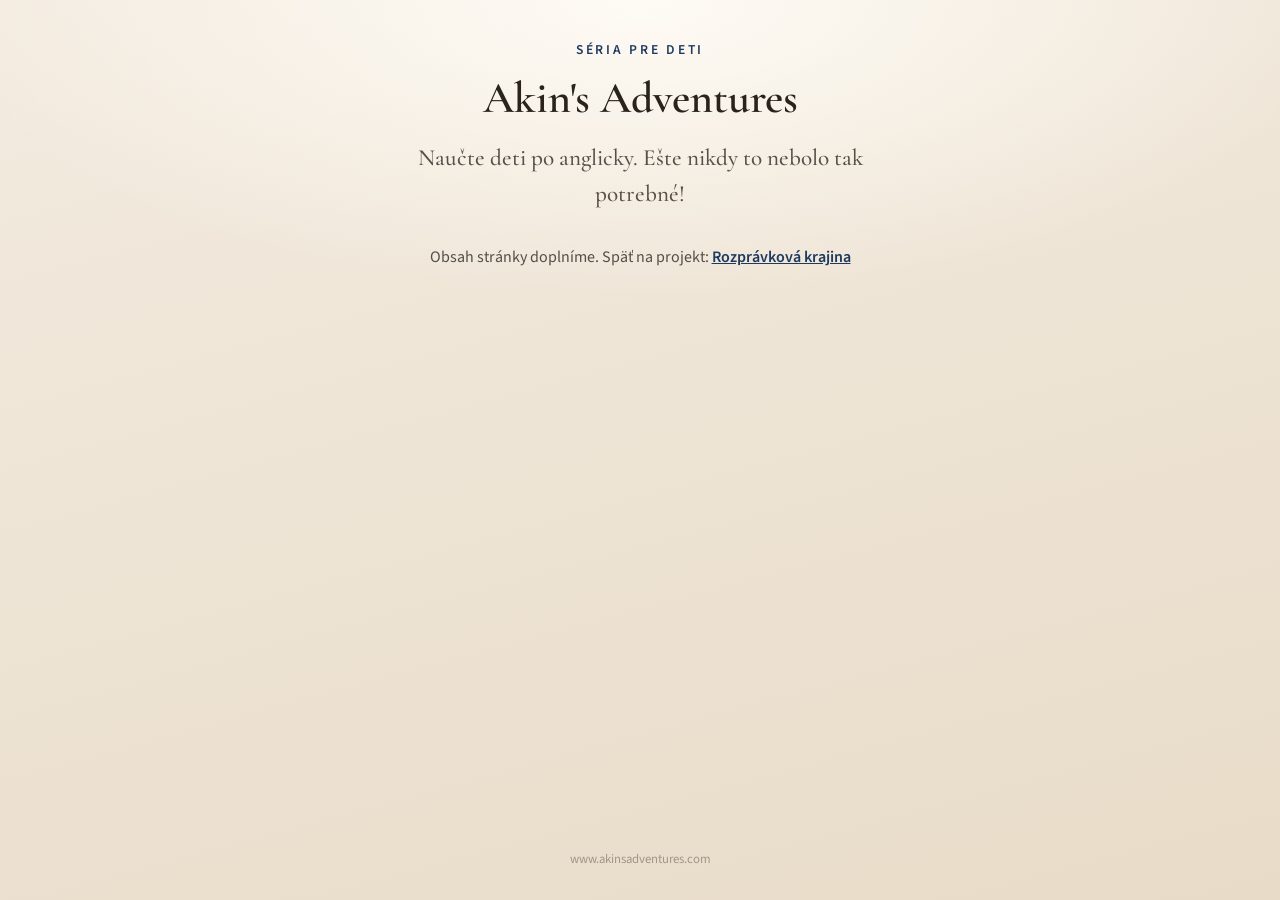
==== akins-adventures-site/index.html @ 55035801 "Odkaz na obalke Akin; sablona akins-adventures-site pre novy GitHub repo Made-with: Cursor" ====
<!DOCTYPE html>
<html lang="sk">
<head>
  <meta charset="utf-8">
  <meta name="viewport" content="width=device-width, initial-scale=1">
  <meta name="description" content="Akin's Adventures — kniha pre deti.">
  <title>Akin's Adventures</title>
  <link rel="preconnect" href="https://fonts.googleapis.com">
  <link rel="preconnect" href="https://fonts.gstatic.com" crossorigin>
  <link href="https://fonts.googleapis.com/css2?family=Cormorant+Garamond:ital,wght@0,500;0,600;1,500&family=Source+Sans+3:wght@400;500;600&display=swap" rel="stylesheet">
  <link rel="stylesheet" href="styles.css">
</head>
<body>
  <div class="page">
    <header class="site-header">
      <p class="eyebrow">Séria pre deti</p>
      <h1>Akin's Adventures</h1>
      <p class="lead">
        Naučte deti po anglicky. Ešte nikdy to nebolo tak potrebné!
      </p>
    </header>
    <main>
      <p class="note">
        Obsah stránky doplníme. Späť na projekt:
        <a href="https://www.rozpravkovakrajina.sk">Rozprávková krajina</a>
      </p>
    </main>
    <footer class="site-footer">www.akinsadventures.com</footer>
  </div>
</body>
</html>
---- akins-adventures-site/styles.css ----
:root {
  --bg: #f3ebe0;
  --bg-deep: #e8dcc8;
  --fg: #2a231c;
  --muted: rgba(42, 35, 28, 0.78);
  --accent: #1e3a5f;
}

* {
  box-sizing: border-box;
  margin: 0;
  padding: 0;
}

html,
body {
  min-height: 100%;
}

body {
  font-family: "Source Sans 3", system-ui, sans-serif;
  color: var(--fg);
  background: var(--bg);
  background-image:
    radial-gradient(ellipse 100% 60% at 50% 0%, rgba(255, 252, 246, 0.95), transparent 55%),
    linear-gradient(165deg, var(--bg) 0%, var(--bg-deep) 100%);
}

.page {
  min-height: 100vh;
  display: flex;
  flex-direction: column;
  max-width: 36rem;
  margin: 0 auto;
  padding: 2.5rem 1.5rem 2rem;
  text-align: center;
}

.site-header {
  margin-bottom: 2rem;
}

.eyebrow {
  font-size: 0.85rem;
  letter-spacing: 0.2em;
  text-transform: uppercase;
  color: var(--accent);
  font-weight: 600;
  margin-bottom: 0.75rem;
}

h1 {
  font-family: "Cormorant Garamond", Georgia, serif;
  font-size: clamp(2rem, 6vw, 2.75rem);
  font-weight: 600;
  margin-bottom: 1rem;
}

.lead {
  font-family: "Cormorant Garamond", Georgia, serif;
  font-size: clamp(1.2rem, 3.5vw, 1.45rem);
  font-weight: 500;
  line-height: 1.55;
  color: var(--muted);
}

main {
  flex: 1 0 auto;
}

.note {
  font-size: 1rem;
  line-height: 1.6;
  color: var(--muted);
}

.note a {
  color: var(--accent);
  font-weight: 600;
}

.site-footer {
  margin-top: 2.5rem;
  font-size: 0.8rem;
  color: rgba(42, 35, 28, 0.38);
}
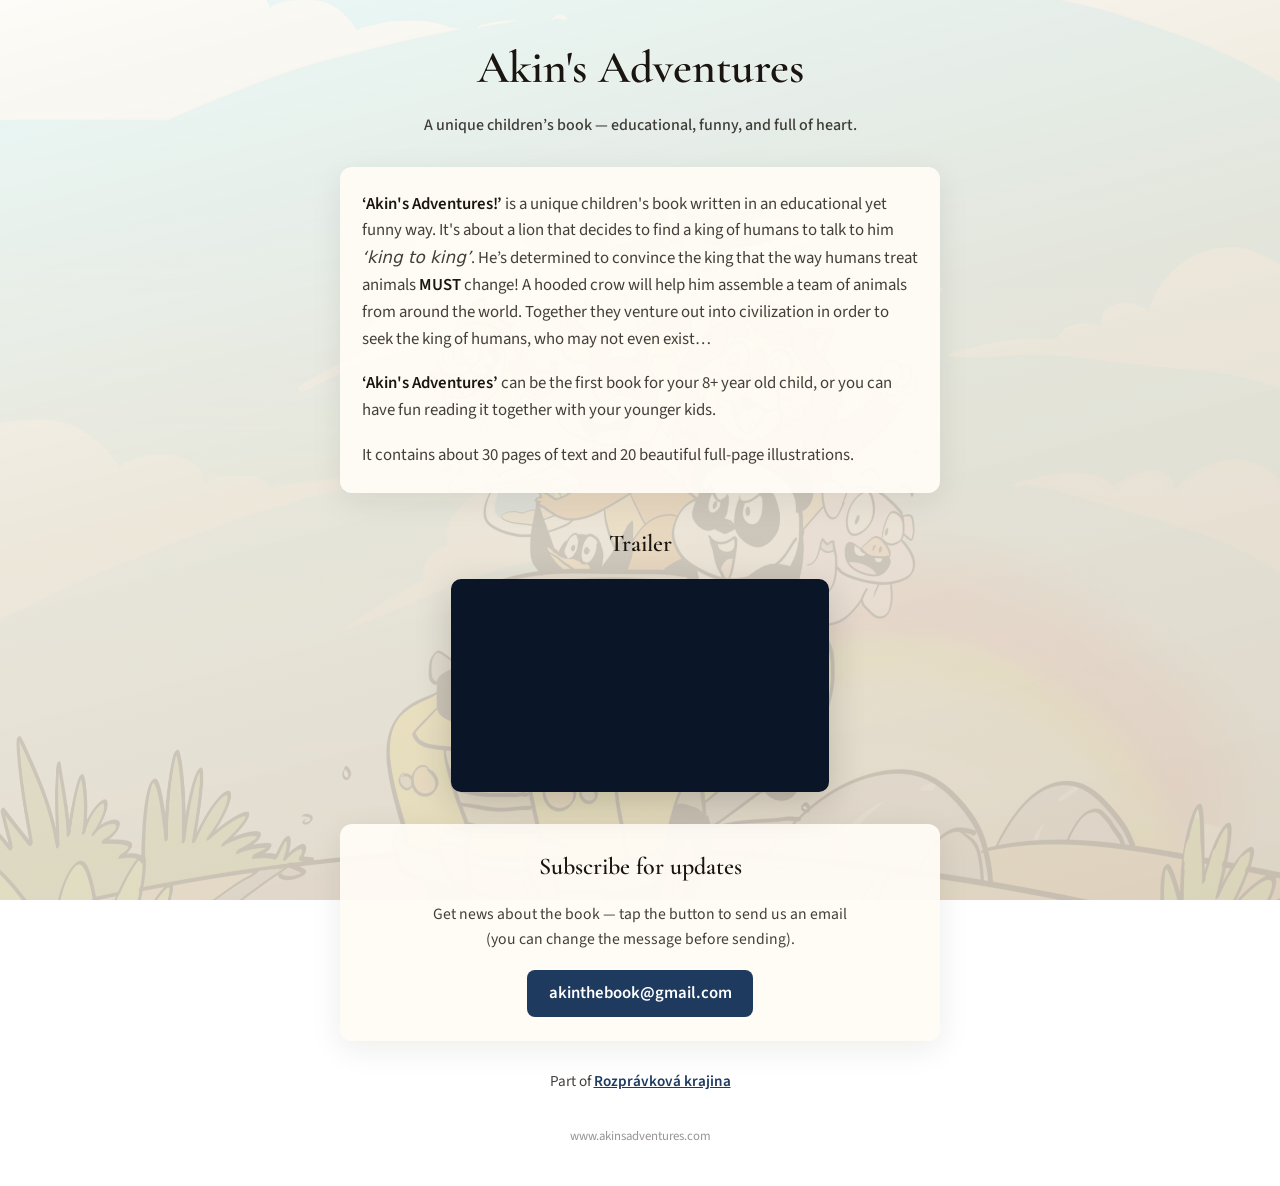
==== commit 619cdba8: "Akin site: EN text, background, trailer, subscribe mailto Made-with: Cursor" ====
--- a/akins-adventures-site/index.html
+++ b/akins-adventures-site/index.html
@@ -1,9 +1,9 @@
 <!DOCTYPE html>
-<html lang="sk">
+<html lang="en">
 <head>
   <meta charset="utf-8">
   <meta name="viewport" content="width=device-width, initial-scale=1">
-  <meta name="description" content="Akin's Adventures — kniha pre deti.">
+  <meta name="description" content="Akin's Adventures — a unique children's book about a lion who seeks the king of humans.">
   <title>Akin's Adventures</title>
   <link rel="preconnect" href="https://fonts.googleapis.com">
   <link rel="preconnect" href="https://fonts.gstatic.com" crossorigin>
@@ -13,18 +13,55 @@
 <body>
   <div class="page">
     <header class="site-header">
-      <p class="eyebrow">Séria pre deti</p>
       <h1>Akin's Adventures</h1>
-      <p class="lead">
-        Naučte deti po anglicky. Ešte nikdy to nebolo tak potrebné!
-      </p>
+      <p class="tagline">A unique children’s book — educational, funny, and full of heart.</p>
     </header>
+
     <main>
-      <p class="note">
-        Obsah stránky doplníme. Späť na projekt:
-        <a href="https://www.rozpravkovakrajina.sk">Rozprávková krajina</a>
+      <div class="prose">
+        <p>
+          <strong>‘Akin's Adventures!’</strong> is a unique children's book written in an educational yet funny way. It's about a lion that decides to find a king of humans to talk to him <em>‘king to king’</em>. He’s determined to convince the king that the way humans treat animals <strong>MUST</strong> change! A hooded crow will help him assemble a team of animals from around the world. Together they venture out into civilization in order to seek the king of humans, who may not even exist…
+        </p>
+        <p>
+          <strong>‘Akin's Adventures’</strong> can be the first book for your 8+ year old child, or you can have fun reading it together with your younger kids.
+        </p>
+        <p>
+          It contains about 30 pages of text and 20 beautiful full-page illustrations.
+        </p>
+      </div>
+
+      <section class="video-block" aria-labelledby="trailer-heading">
+        <h2 id="trailer-heading">Trailer</h2>
+        <div class="video-wrap">
+          <div class="video-inner">
+            <iframe
+              src="https://www.youtube.com/embed/GtlG5vHU9jI"
+              title="Akin's Adventures — trailer"
+              allow="accelerometer; autoplay; clipboard-write; encrypted-media; gyroscope; picture-in-picture; web-share"
+              allowfullscreen
+              loading="lazy"
+              referrerpolicy="strict-origin-when-cross-origin"
+            ></iframe>
+          </div>
+        </div>
+      </section>
+
+      <section class="subscribe" aria-labelledby="subscribe-heading">
+        <h2 id="subscribe-heading">Subscribe for updates</h2>
+        <p class="subscribe-text">
+          Get news about the book — tap the button to send us an email (you can change the message before sending).
+        </p>
+        <a
+          class="subscribe-btn"
+          href="mailto:akinthebook@gmail.com?subject=Subscribe%20-%20Akin's%20Adventures"
+        >akinthebook@gmail.com</a>
+      </section>
+
+      <p class="back-link">
+        Part of <a href="https://www.rozpravkovakrajina.sk">Rozprávková krajina</a>
       </p>
     </main>
+
     <footer class="site-footer">www.akinsadventures.com</footer>
   </div>
 </body>
--- a/akins-adventures-site/styles.css
+++ b/akins-adventures-site/styles.css
@@ -1,9 +1,9 @@
 :root {
-  --bg: #f3ebe0;
-  --bg-deep: #e8dcc8;
-  --fg: #2a231c;
-  --muted: rgba(42, 35, 28, 0.78);
+  --panel: rgba(255, 252, 246, 0.94);
+  --fg: #1a1510;
+  --muted: rgba(26, 21, 16, 0.82);
   --accent: #1e3a5f;
+  --accent-hover: #152a45;
 }
 
 * {
@@ -12,6 +12,10 @@
   padding: 0;
 }
 
+html {
+  scroll-behavior: smooth;
+}
+
 html,
 body {
   min-height: 100%;
@@ -20,67 +24,186 @@
 body {
   font-family: "Source Sans 3", system-ui, sans-serif;
   color: var(--fg);
-  background: var(--bg);
-  background-image:
-    radial-gradient(ellipse 100% 60% at 50% 0%, rgba(255, 252, 246, 0.95), transparent 55%),
-    linear-gradient(165deg, var(--bg) 0%, var(--bg-deep) 100%);
+  position: relative;
+  line-height: 1.6;
+}
+
+body::before {
+  content: "";
+  position: fixed;
+  inset: 0;
+  z-index: -2;
+  background: url("images/background.jpg") center center / cover no-repeat;
+}
+
+body::after {
+  content: "";
+  position: fixed;
+  inset: 0;
+  z-index: -1;
+  background: linear-gradient(
+    165deg,
+    rgba(255, 252, 246, 0.78) 0%,
+    rgba(235, 228, 215, 0.88) 45%,
+    rgba(220, 210, 195, 0.9) 100%
+  );
 }
 
 .page {
+  position: relative;
+  z-index: 1;
   min-height: 100vh;
   display: flex;
   flex-direction: column;
-  max-width: 36rem;
+  max-width: 40rem;
   margin: 0 auto;
-  padding: 2.5rem 1.5rem 2rem;
-  text-align: center;
+  padding: 2rem 1.25rem 2.5rem;
 }
 
 .site-header {
-  margin-bottom: 2rem;
-}
-
-.eyebrow {
-  font-size: 0.85rem;
-  letter-spacing: 0.2em;
-  text-transform: uppercase;
-  color: var(--accent);
-  font-weight: 600;
-  margin-bottom: 0.75rem;
-}
-
-h1 {
+  text-align: center;
+  margin-bottom: 1.75rem;
+}
+
+.site-header h1 {
   font-family: "Cormorant Garamond", Georgia, serif;
-  font-size: clamp(2rem, 6vw, 2.75rem);
-  font-weight: 600;
-  margin-bottom: 1rem;
-}
-
-.lead {
-  font-family: "Cormorant Garamond", Georgia, serif;
-  font-size: clamp(1.2rem, 3.5vw, 1.45rem);
+  font-size: clamp(2rem, 6vw, 2.85rem);
+  font-weight: 600;
+  margin-bottom: 0.5rem;
+  text-shadow: 0 1px 2px rgba(255, 255, 255, 0.5);
+}
+
+.tagline {
+  font-size: 1rem;
+  color: var(--muted);
   font-weight: 500;
-  line-height: 1.55;
-  color: var(--muted);
 }
 
 main {
   flex: 1 0 auto;
 }
 
-.note {
-  font-size: 1rem;
-  line-height: 1.6;
-  color: var(--muted);
-}
-
-.note a {
+.prose {
+  background: var(--panel);
+  border-radius: 12px;
+  padding: 1.5rem 1.35rem;
+  margin-bottom: 2rem;
+  text-align: left;
+  box-shadow: 0 8px 32px rgba(26, 21, 16, 0.08);
+}
+
+.prose p {
+  font-size: 1.05rem;
+  margin-bottom: 1.1rem;
+  color: var(--muted);
+}
+
+.prose p:last-child {
+  margin-bottom: 0;
+}
+
+.prose strong {
+  color: var(--fg);
+  font-weight: 600;
+}
+
+.video-block {
+  margin-bottom: 2rem;
+}
+
+.video-block h2,
+.subscribe h2 {
+  font-family: "Cormorant Garamond", Georgia, serif;
+  font-size: 1.5rem;
+  font-weight: 600;
+  text-align: center;
+  margin-bottom: 1rem;
+}
+
+.video-wrap {
+  width: min(10cm, 100%);
+  margin: 0 auto;
+}
+
+.video-inner {
+  position: relative;
+  aspect-ratio: 16 / 9;
+  width: 100%;
+  background: #0a1628;
+  border-radius: 10px;
+  overflow: hidden;
+  box-shadow: 0 12px 36px rgba(26, 21, 16, 0.18);
+}
+
+.video-inner iframe {
+  position: absolute;
+  inset: 0;
+  width: 100%;
+  height: 100%;
+  border: 0;
+}
+
+.subscribe {
+  background: var(--panel);
+  border-radius: 12px;
+  padding: 1.5rem 1.35rem;
+  text-align: center;
+  margin-bottom: 1.75rem;
+  box-shadow: 0 8px 32px rgba(26, 21, 16, 0.08);
+}
+
+.subscribe-text {
+  font-size: 0.98rem;
+  color: var(--muted);
+  margin-bottom: 1.1rem;
+  max-width: 28em;
+  margin-left: auto;
+  margin-right: auto;
+}
+
+.subscribe-btn {
+  display: inline-block;
+  font-size: 1.05rem;
+  font-weight: 600;
+  color: #fff;
+  background: var(--accent);
+  text-decoration: none;
+  padding: 0.65rem 1.35rem;
+  border-radius: 8px;
+  transition: background 0.2s ease, transform 0.15s ease;
+}
+
+.subscribe-btn:hover {
+  background: var(--accent-hover);
+  transform: translateY(-1px);
+}
+
+.subscribe-btn:focus-visible {
+  outline: 3px solid rgba(30, 58, 95, 0.45);
+  outline-offset: 3px;
+}
+
+.back-link {
+  text-align: center;
+  font-size: 0.95rem;
+  color: var(--muted);
+}
+
+.back-link a {
   color: var(--accent);
   font-weight: 600;
 }
 
 .site-footer {
-  margin-top: 2.5rem;
+  margin-top: 2rem;
+  text-align: center;
   font-size: 0.8rem;
-  color: rgba(42, 35, 28, 0.38);
-}
+  color: rgba(26, 21, 16, 0.45);
+}
+
+@media (max-width: 480px) {
+  .prose,
+  .subscribe {
+    padding: 1.25rem 1.1rem;
+  }
+}
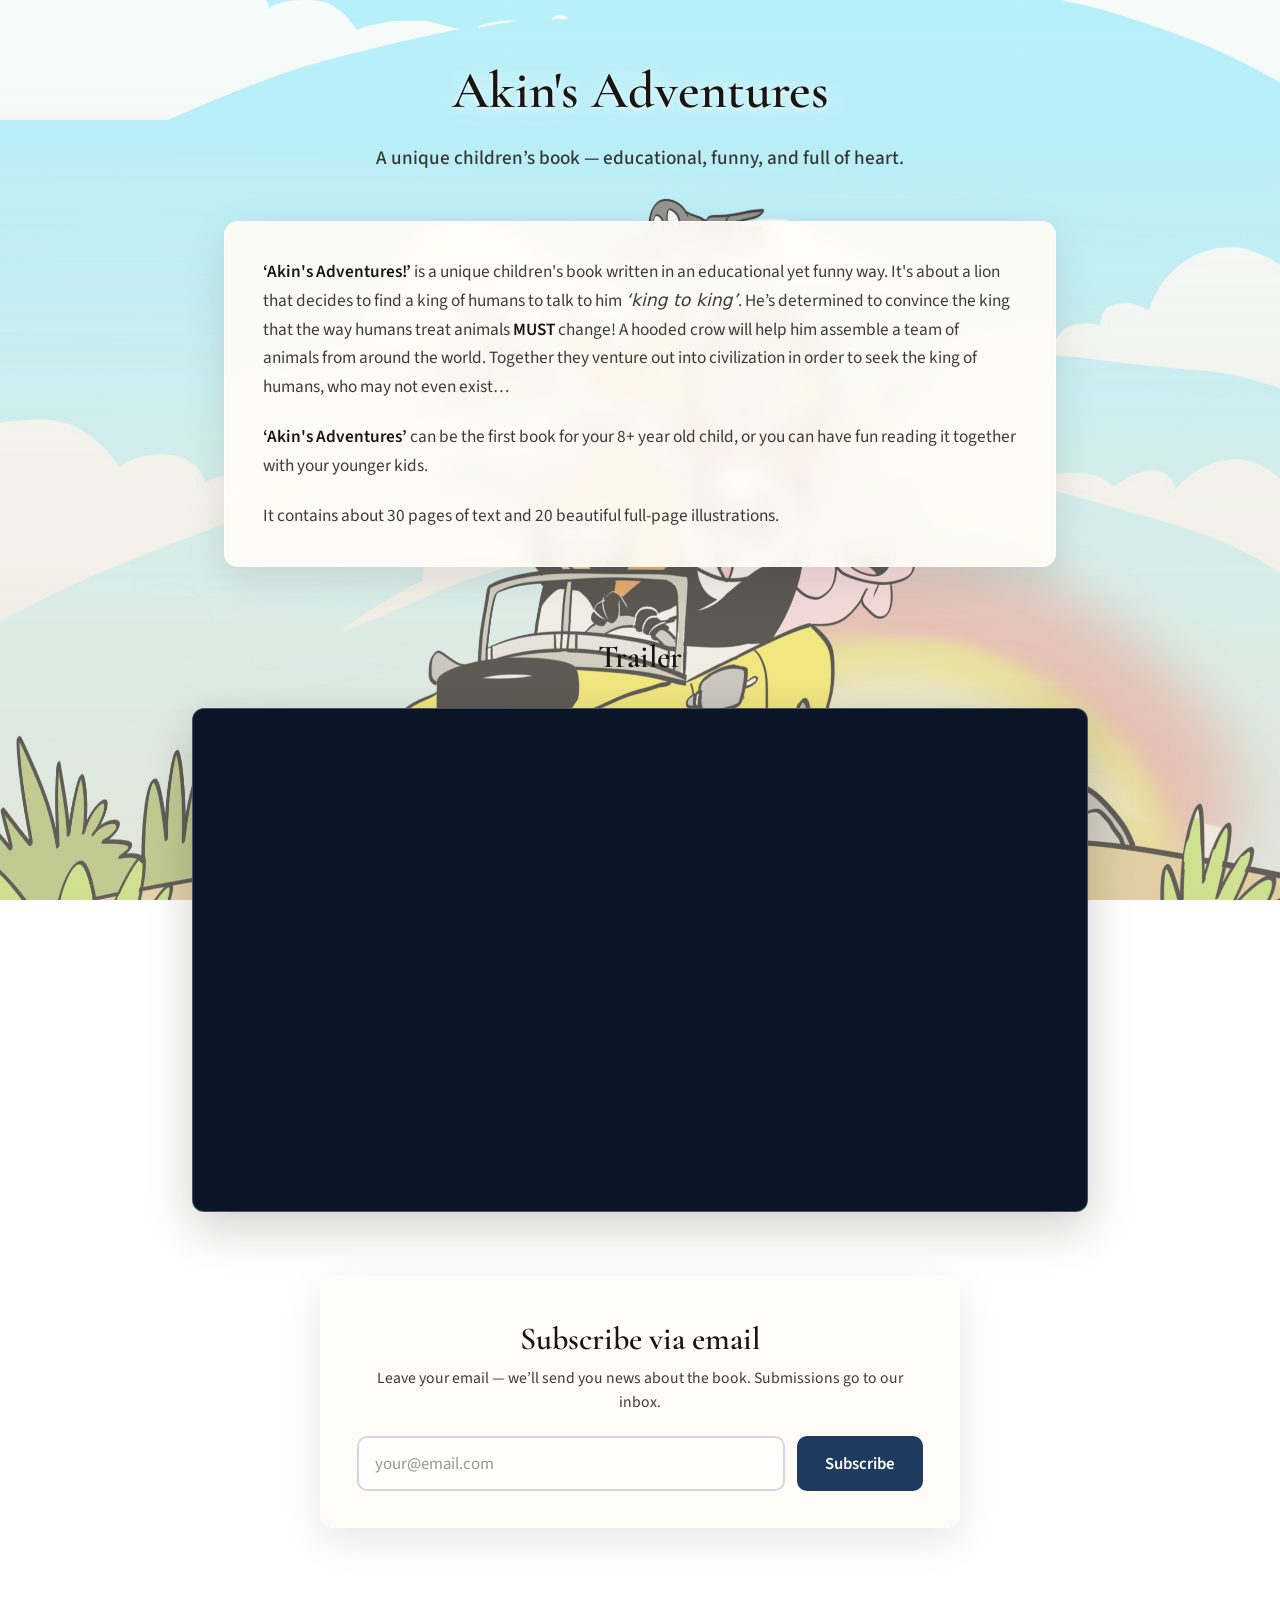
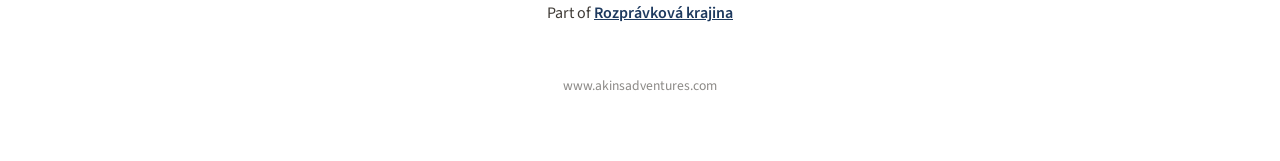
==== commit 639f4fce: "Akin site: sirsi layout, viditelnejsie pozadie, FormSubmit subscribe Made-with: Cursor" ====
--- a/akins-adventures-site/index.html
+++ b/akins-adventures-site/index.html
@@ -17,7 +17,7 @@
       <p class="tagline">A unique children’s book — educational, funny, and full of heart.</p>
     </header>
 
-    <main>
+    <main class="main-stack">
       <div class="prose">
         <p>
           <strong>‘Akin's Adventures!’</strong> is a unique children's book written in an educational yet funny way. It's about a lion that decides to find a king of humans to talk to him <em>‘king to king’</em>. He’s determined to convince the king that the way humans treat animals <strong>MUST</strong> change! A hooded crow will help him assemble a team of animals from around the world. Together they venture out into civilization in order to seek the king of humans, who may not even exist…
@@ -47,14 +47,34 @@
       </section>
 
       <section class="subscribe" aria-labelledby="subscribe-heading">
-        <h2 id="subscribe-heading">Subscribe for updates</h2>
+        <h2 id="subscribe-heading">Subscribe via email</h2>
         <p class="subscribe-text">
-          Get news about the book — tap the button to send us an email (you can change the message before sending).
+          Leave your email — we’ll send you news about the book. Submissions go to our inbox.
         </p>
-        <a
-          class="subscribe-btn"
-          href="mailto:akinthebook@gmail.com?subject=Subscribe%20-%20Akin's%20Adventures"
-        >akinthebook@gmail.com</a>
+        <!-- FormSubmit: static hosting; first use may ask to confirm the inbox at FormSubmit -->
+        <form
+          class="subscribe-form"
+          action="https://formsubmit.co/akinthebook@gmail.com"
+          method="POST"
+        >
+          <input type="hidden" name="_subject" value="Subscribe - Akin's Adventures">
+          <input type="hidden" name="_template" value="table">
+          <input type="hidden" name="_captcha" value="false">
+          <div class="subscribe-fields">
+            <label class="sr-only" for="sub-email">Email address</label>
+            <input
+              id="sub-email"
+              class="subscribe-input"
+              type="email"
+              name="email"
+              required
+              autocomplete="email"
+              inputmode="email"
+              placeholder="your@email.com"
+            >
+            <button class="subscribe-submit" type="submit">Subscribe</button>
+          </div>
+        </form>
       </section>
 
       <p class="back-link">
--- a/akins-adventures-site/styles.css
+++ b/akins-adventures-site/styles.css
@@ -1,9 +1,11 @@
 :root {
-  --panel: rgba(255, 252, 246, 0.94);
+  --panel: rgba(255, 252, 246, 0.88);
+  --panel-strong: rgba(255, 252, 246, 0.93);
   --fg: #1a1510;
-  --muted: rgba(26, 21, 16, 0.82);
+  --muted: rgba(26, 21, 16, 0.84);
   --accent: #1e3a5f;
   --accent-hover: #152a45;
+  --ring: rgba(30, 58, 95, 0.35);
 }
 
 * {
@@ -25,7 +27,8 @@
   font-family: "Source Sans 3", system-ui, sans-serif;
   color: var(--fg);
   position: relative;
-  line-height: 1.6;
+  line-height: 1.65;
+  font-size: clamp(1rem, 1.05vw, 1.08rem);
 }
 
 body::before {
@@ -36,17 +39,19 @@
   background: url("images/background.jpg") center center / cover no-repeat;
 }
 
+/* Light veil so the illustration stays visible; text sits on semi-opaque panels */
 body::after {
   content: "";
   position: fixed;
   inset: 0;
   z-index: -1;
   background: linear-gradient(
-    165deg,
-    rgba(255, 252, 246, 0.78) 0%,
-    rgba(235, 228, 215, 0.88) 45%,
-    rgba(220, 210, 195, 0.9) 100%
+    180deg,
+    rgba(255, 252, 246, 0.22) 0%,
+    rgba(235, 228, 215, 0.38) 55%,
+    rgba(220, 210, 195, 0.45) 100%
   );
+  pointer-events: none;
 }
 
 .page {
@@ -55,46 +60,63 @@
   min-height: 100vh;
   display: flex;
   flex-direction: column;
-  max-width: 40rem;
+  width: 100%;
+  max-width: min(92vw, 72rem);
   margin: 0 auto;
-  padding: 2rem 1.25rem 2.5rem;
+  padding: clamp(1.75rem, 4vw, 3rem) clamp(1rem, 4vw, 2.5rem) clamp(2.5rem, 5vw, 4rem);
 }
 
 .site-header {
   text-align: center;
-  margin-bottom: 1.75rem;
+  margin-bottom: clamp(2rem, 4vw, 3rem);
+  max-width: 48rem;
+  margin-left: auto;
+  margin-right: auto;
 }
 
 .site-header h1 {
   font-family: "Cormorant Garamond", Georgia, serif;
-  font-size: clamp(2rem, 6vw, 2.85rem);
-  font-weight: 600;
-  margin-bottom: 0.5rem;
-  text-shadow: 0 1px 2px rgba(255, 255, 255, 0.5);
+  font-size: clamp(2.25rem, 5.5vw, 3.25rem);
+  font-weight: 600;
+  margin-bottom: 0.65rem;
+  text-shadow:
+    0 0 24px rgba(255, 255, 255, 0.85),
+    0 2px 4px rgba(255, 255, 255, 0.6);
 }
 
 .tagline {
-  font-size: 1rem;
+  font-size: clamp(1.05rem, 2vw, 1.2rem);
   color: var(--muted);
   font-weight: 500;
-}
-
-main {
+  line-height: 1.5;
+}
+
+.main-stack {
   flex: 1 0 auto;
+  display: flex;
+  flex-direction: column;
+  gap: clamp(2.5rem, 5vw, 4rem);
+  width: 100%;
 }
 
 .prose {
-  background: var(--panel);
-  border-radius: 12px;
-  padding: 1.5rem 1.35rem;
-  margin-bottom: 2rem;
+  width: 100%;
+  max-width: min(52rem, 100%);
+  margin-left: auto;
+  margin-right: auto;
+  background: var(--panel-strong);
+  backdrop-filter: blur(10px);
+  -webkit-backdrop-filter: blur(10px);
+  border-radius: 14px;
+  padding: clamp(1.5rem, 3vw, 2.25rem) clamp(1.35rem, 3vw, 2.5rem);
   text-align: left;
-  box-shadow: 0 8px 32px rgba(26, 21, 16, 0.08);
+  box-shadow: 0 12px 40px rgba(26, 21, 16, 0.1);
+  border: 1px solid rgba(255, 255, 255, 0.5);
 }
 
 .prose p {
-  font-size: 1.05rem;
-  margin-bottom: 1.1rem;
+  font-size: clamp(1.05rem, 1.35vw, 1.15rem);
+  margin-bottom: 1.35rem;
   color: var(--muted);
 }
 
@@ -108,20 +130,24 @@
 }
 
 .video-block {
-  margin-bottom: 2rem;
+  width: 100%;
+  display: flex;
+  flex-direction: column;
+  align-items: center;
+  gap: clamp(1rem, 2vw, 1.5rem);
 }
 
 .video-block h2,
 .subscribe h2 {
   font-family: "Cormorant Garamond", Georgia, serif;
-  font-size: 1.5rem;
-  font-weight: 600;
-  text-align: center;
-  margin-bottom: 1rem;
+  font-size: clamp(1.6rem, 2.5vw, 2rem);
+  font-weight: 600;
+  text-align: center;
 }
 
 .video-wrap {
-  width: min(10cm, 100%);
+  width: 100%;
+  max-width: min(56rem, 100%);
   margin: 0 auto;
 }
 
@@ -130,9 +156,10 @@
   aspect-ratio: 16 / 9;
   width: 100%;
   background: #0a1628;
-  border-radius: 10px;
+  border-radius: 12px;
   overflow: hidden;
-  box-shadow: 0 12px 36px rgba(26, 21, 16, 0.18);
+  box-shadow: 0 16px 48px rgba(26, 21, 16, 0.2);
+  border: 1px solid rgba(255, 255, 255, 0.25);
 }
 
 .video-inner iframe {
@@ -144,49 +171,101 @@
 }
 
 .subscribe {
+  width: 100%;
+  max-width: min(40rem, 100%);
+  margin-left: auto;
+  margin-right: auto;
   background: var(--panel);
-  border-radius: 12px;
-  padding: 1.5rem 1.35rem;
-  text-align: center;
-  margin-bottom: 1.75rem;
-  box-shadow: 0 8px 32px rgba(26, 21, 16, 0.08);
+  backdrop-filter: blur(10px);
+  -webkit-backdrop-filter: blur(10px);
+  border-radius: 14px;
+  padding: clamp(1.5rem, 3vw, 2.25rem) clamp(1.35rem, 3vw, 2.25rem);
+  text-align: center;
+  box-shadow: 0 12px 40px rgba(26, 21, 16, 0.1);
+  border: 1px solid rgba(255, 255, 255, 0.5);
 }
 
 .subscribe-text {
-  font-size: 0.98rem;
-  color: var(--muted);
-  margin-bottom: 1.1rem;
-  max-width: 28em;
-  margin-left: auto;
-  margin-right: auto;
-}
-
-.subscribe-btn {
-  display: inline-block;
+  font-size: clamp(0.98rem, 1.2vw, 1.05rem);
+  color: var(--muted);
+  margin-bottom: 1.35rem;
+  max-width: 36em;
+  margin-left: auto;
+  margin-right: auto;
+  line-height: 1.55;
+}
+
+.subscribe-fields {
+  display: flex;
+  flex-wrap: wrap;
+  gap: 0.75rem;
+  justify-content: center;
+  align-items: stretch;
+}
+
+.subscribe-input {
+  flex: 1 1 16rem;
+  min-width: min(100%, 14rem);
+  padding: 0.85rem 1rem;
   font-size: 1.05rem;
-  font-weight: 600;
+  font-family: inherit;
+  border: 2px solid rgba(30, 58, 95, 0.2);
+  border-radius: 10px;
+  background: rgba(255, 255, 255, 0.95);
+  color: var(--fg);
+}
+
+.subscribe-input::placeholder {
+  color: rgba(26, 21, 16, 0.45);
+}
+
+.subscribe-input:focus {
+  outline: none;
+  border-color: var(--accent);
+  box-shadow: 0 0 0 3px var(--ring);
+}
+
+.subscribe-submit {
+  flex: 0 1 auto;
+  padding: 0.85rem 1.75rem;
+  font-size: 1.05rem;
+  font-weight: 600;
+  font-family: inherit;
   color: #fff;
   background: var(--accent);
-  text-decoration: none;
-  padding: 0.65rem 1.35rem;
-  border-radius: 8px;
+  border: none;
+  border-radius: 10px;
+  cursor: pointer;
   transition: background 0.2s ease, transform 0.15s ease;
 }
 
-.subscribe-btn:hover {
+.subscribe-submit:hover {
   background: var(--accent-hover);
   transform: translateY(-1px);
 }
 
-.subscribe-btn:focus-visible {
-  outline: 3px solid rgba(30, 58, 95, 0.45);
+.subscribe-submit:focus-visible {
+  outline: 3px solid var(--ring);
   outline-offset: 3px;
 }
 
+.sr-only {
+  position: absolute;
+  width: 1px;
+  height: 1px;
+  padding: 0;
+  margin: -1px;
+  overflow: hidden;
+  clip: rect(0, 0, 0, 0);
+  white-space: nowrap;
+  border: 0;
+}
+
 .back-link {
   text-align: center;
-  font-size: 0.95rem;
-  color: var(--muted);
+  font-size: 1rem;
+  color: var(--muted);
+  margin-top: 0.5rem;
 }
 
 .back-link a {
@@ -195,15 +274,18 @@
 }
 
 .site-footer {
-  margin-top: 2rem;
-  text-align: center;
-  font-size: 0.8rem;
-  color: rgba(26, 21, 16, 0.45);
-}
-
-@media (max-width: 480px) {
-  .prose,
-  .subscribe {
-    padding: 1.25rem 1.1rem;
+  margin-top: clamp(2rem, 4vw, 3rem);
+  text-align: center;
+  font-size: 0.85rem;
+  color: rgba(26, 21, 16, 0.5);
+}
+
+@media (max-width: 520px) {
+  .subscribe-fields {
+    flex-direction: column;
   }
-}
+
+  .subscribe-submit {
+    width: 100%;
+  }
+}
